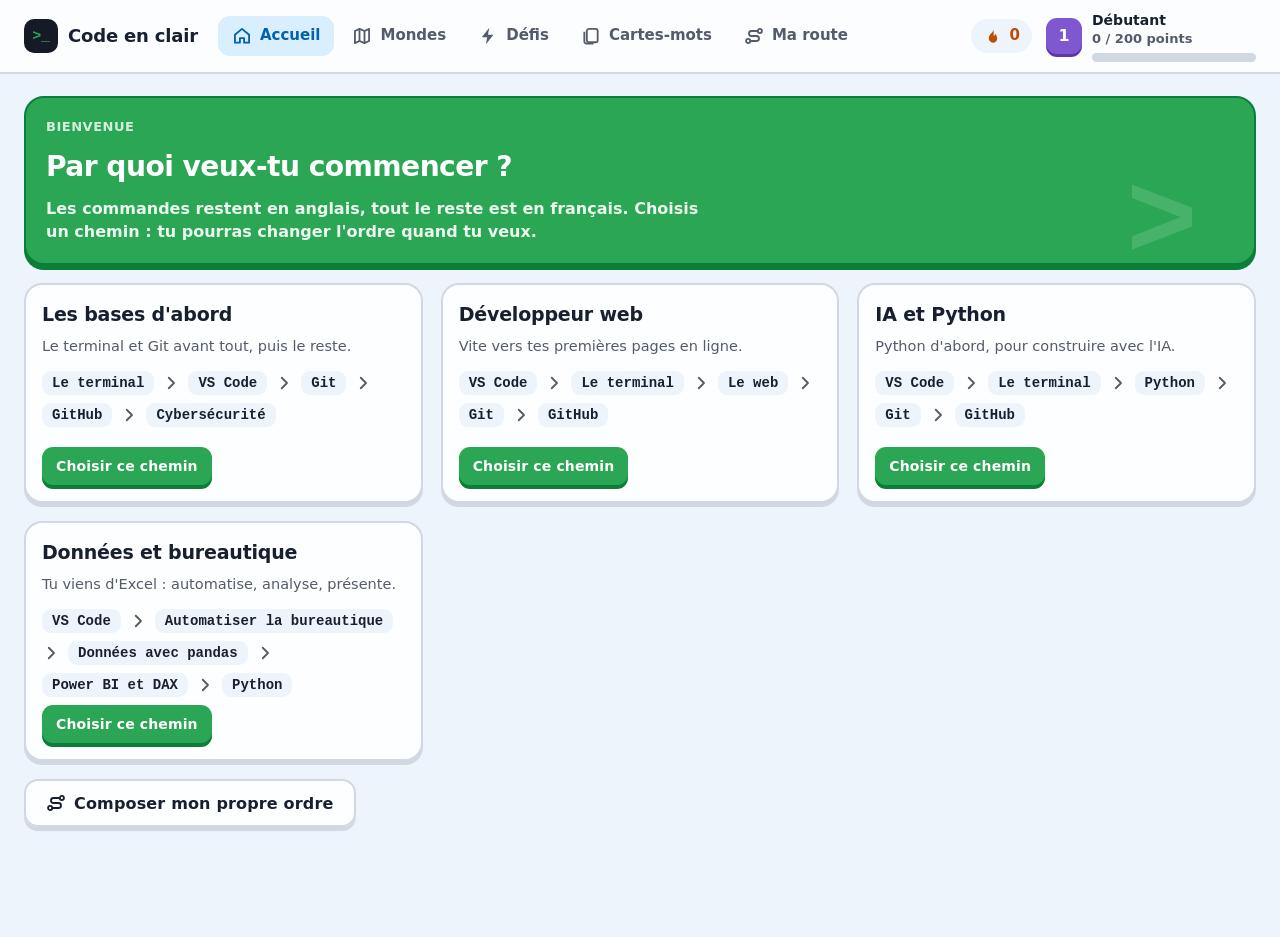
==== index.html @ aeb313f5 "Comptes facultatifs : connexion avec Google ou GitHub, sans mot de passe ni courriel ; la progressio" ====
<!doctype html>
<html lang="fr">
<head>
<meta charset="utf-8">
<meta name="viewport" content="width=device-width, initial-scale=1">
<meta name="description" content="Apprendre à coder en français : la commande reste en anglais, tout le reste est expliqué en français. Gratuit et libre.">
<meta name="theme-color" content="#f1f4fa">
<title>Code en clair</title>
<link rel="manifest" href="manifest.json" crossorigin="use-credentials">
<link rel="icon" href="icone.svg" type="image/svg+xml">
<link rel="stylesheet" href="style.css?v=20261030a">
</head>
<body>
<svg width="0" height="0" style="position:absolute" aria-hidden="true">
  <symbol id="i-flame" viewBox="0 0 24 24"><path fill="currentColor" d="M12 2c1 3.2-.4 5-2 6.6C8.4 10.2 7 12 7 14.5A5 5 0 0 0 12 20a5 5 0 0 0 5-5.2c0-2.4-1.2-4.2-2.3-5.5-.3 1.5-1 2.4-2 2.8.6-3.1-.1-6.6-.7-10.1z"/></symbol>
  <symbol id="i-star" viewBox="0 0 24 24"><path fill="currentColor" d="m12 2.8 2.8 5.9 6.4.8-4.7 4.4 1.2 6.4L12 17.2l-5.7 3.1 1.2-6.4-4.7-4.4 6.4-.8z"/></symbol>
  <symbol id="i-heart" viewBox="0 0 24 24"><path fill="currentColor" d="M12 21s-7.5-4.6-9.5-9.3C1 8 3.4 4.5 7 4.5c2 0 3.6 1.1 5 3 1.4-1.9 3-3 5-3 3.6 0 6 3.5 4.5 7.2C19.5 16.4 12 21 12 21z"/></symbol>
  <symbol id="i-lock" viewBox="0 0 24 24"><g fill="none" stroke="currentColor" stroke-width="2.2" stroke-linecap="round"><rect x="5" y="10.5" width="14" height="10" rx="2.5"/><path d="M8 10.5V8a4 4 0 0 1 8 0v2.5"/></g></symbol>
  <symbol id="i-sound" viewBox="0 0 24 24"><g fill="none" stroke="currentColor" stroke-width="2.2" stroke-linecap="round" stroke-linejoin="round"><path d="M4 9.5h3.5L12 5v14l-4.5-4.5H4z"/><path d="M15.5 9a4 4 0 0 1 0 6M18.5 6.5a7.5 7.5 0 0 1 0 11"/></g></symbol>
  <symbol id="i-arrow" viewBox="0 0 24 24"><path fill="none" stroke="currentColor" stroke-width="2.4" stroke-linecap="round" stroke-linejoin="round" d="m9 5 7 7-7 7"/></symbol>
  <symbol id="i-term" viewBox="0 0 24 24"><g fill="none" stroke="currentColor" stroke-width="2.2" stroke-linecap="round" stroke-linejoin="round"><path d="m5 7 5 5-5 5M12 17h7"/></g></symbol>
  <symbol id="i-git" viewBox="0 0 24 24"><g fill="none" stroke="currentColor" stroke-width="2.2" stroke-linecap="round"><circle cx="6" cy="6" r="2.5"/><circle cx="6" cy="18" r="2.5"/><circle cx="18" cy="9" r="2.5"/><path d="M6 8.5v7M18 11.5c0 3-3 4-9.5 5.2"/></g></symbol>
  <symbol id="i-cloud" viewBox="0 0 24 24"><path fill="none" stroke="currentColor" stroke-width="2.2" stroke-linejoin="round" d="M7 18.5h10a4 4 0 0 0 .6-8A6 6 0 0 0 6 9.6a4.5 4.5 0 0 0 1 8.9z"/></symbol>
  <symbol id="i-code" viewBox="0 0 24 24"><g fill="none" stroke="currentColor" stroke-width="2.2" stroke-linecap="round" stroke-linejoin="round"><path d="m8 7-5 5 5 5M16 7l5 5-5 5"/></g></symbol>
  <symbol id="i-home" viewBox="0 0 24 24"><path fill="none" stroke="currentColor" stroke-width="2.2" stroke-linejoin="round" d="M3.5 10.5 12 3.5l8.5 7V20h-6v-5.5h-5V20h-6z"/></symbol>
  <symbol id="i-map" viewBox="0 0 24 24"><g fill="none" stroke="currentColor" stroke-width="2.2" stroke-linejoin="round"><path d="m3.5 6 5.5-2.5 6 2.5 5.5-2.5v14.5L15 20.5 9 18l-5.5 2.5z"/><path d="M9 3.5V18M15 6v14.5"/></g></symbol>
  <symbol id="i-bolt" viewBox="0 0 24 24"><path fill="currentColor" d="M13.5 2 4.5 13.5H11L9.5 22l9-11.5H12z"/></symbol>
  <symbol id="i-cards" viewBox="0 0 24 24"><g fill="none" stroke="currentColor" stroke-width="2.2" stroke-linejoin="round"><rect x="7" y="3.5" width="13" height="16" rx="2.5"/><path d="M4 7v11.5a2.5 2.5 0 0 0 2.5 2.5H15"/></g></symbol>
  <symbol id="i-road" viewBox="0 0 24 24"><g fill="none" stroke="currentColor" stroke-width="2.2" stroke-linecap="round"><circle cx="5" cy="18" r="2.5"/><circle cx="19" cy="6" r="2.5"/><path d="M7.5 18H15a3 3 0 0 0 0-6H9a3 3 0 0 1 0-6h7.5"/></g></symbol>
  <symbol id="i-check" viewBox="0 0 24 24"><path fill="none" stroke="currentColor" stroke-width="3" stroke-linecap="round" stroke-linejoin="round" d="m5 12.5 4.5 4.5L19 7.5"/></symbol>
  <symbol id="i-x" viewBox="0 0 24 24"><path fill="none" stroke="currentColor" stroke-width="3" stroke-linecap="round" d="M6 6l12 12M18 6 6 18"/></symbol>
  <symbol id="i-search" viewBox="0 0 24 24"><g fill="none" stroke="currentColor" stroke-width="2.4" stroke-linecap="round"><circle cx="11" cy="11" r="7"/><path d="m20 20-3.5-3.5"/></g></symbol>
  <symbol id="i-bulb" viewBox="0 0 24 24"><g fill="none" stroke="currentColor" stroke-width="2.2" stroke-linecap="round" stroke-linejoin="round"><path d="M9 18h6M10 21h4M12 3a6 6 0 0 0-3.5 10.9c.6.5 1 1.2 1 2.1h5c0-.9.4-1.6 1-2.1A6 6 0 0 0 12 3z"/></g></symbol>
  <symbol id="i-warn" viewBox="0 0 24 24"><g fill="none" stroke="currentColor" stroke-width="2.2" stroke-linecap="round" stroke-linejoin="round"><path d="M12 3.5 2.5 20h19z"/><path d="M12 10v4.5M12 17.2v.1"/></g></symbol>
  <symbol id="i-mouse" viewBox="0 0 24 24"><g fill="none" stroke="currentColor" stroke-width="2.2" stroke-linecap="round"><rect x="6" y="3" width="12" height="18" rx="6"/><path d="M12 7v3"/></g></symbol>
  <symbol id="i-chat" viewBox="0 0 24 24"><path fill="none" stroke="currentColor" stroke-width="2.2" stroke-linejoin="round" d="M4 5h16v11H9l-5 4z"/></symbol>
  <symbol id="i-medal" viewBox="0 0 24 24"><g fill="none" stroke="currentColor" stroke-width="2.4" stroke-linecap="round" stroke-linejoin="round"><circle cx="12" cy="14" r="5.5"/><path d="M8.5 3.5 10 8.8M15.5 3.5 14 8.8"/></g></symbol>
  <symbol id="i-book" viewBox="0 0 24 24"><g fill="none" stroke="currentColor" stroke-width="2.2" stroke-linejoin="round"><path d="M4 5a2 2 0 0 1 2-2h13v16H6a2 2 0 0 0-2 2z"/><path d="M4 19V5M8 8h7"/></g></symbol>
  <symbol id="i-share" viewBox="0 0 24 24"><g fill="none" stroke="currentColor" stroke-width="2.2" stroke-linecap="round" stroke-linejoin="round"><path d="M12 15V3M7.5 7.5 12 3l4.5 4.5M5 13v6.5h14V13"/></g></symbol>
  <symbol id="i-book" viewBox="0 0 24 24"><g fill="none" stroke="currentColor" stroke-width="2.2" stroke-linejoin="round"><path d="M4 5a2 2 0 0 1 2-2h13v16H6a2 2 0 0 0-2 2z"/><path d="M4 19V5M8 8h7"/></g></symbol>
  <symbol id="i-share" viewBox="0 0 24 24"><g fill="none" stroke="currentColor" stroke-width="2.2" stroke-linecap="round" stroke-linejoin="round"><path d="M12 15V3M7.5 7.5 12 3l4.5 4.5M5 13v6.5h14V13"/></g></symbol>
  <symbol id="i-user" viewBox="0 0 24 24"><g fill="none" stroke="currentColor" stroke-width="2.2" stroke-linecap="round"><circle cx="12" cy="8.5" r="4"/><path d="M4.5 20.5c1.2-3.8 4-5.5 7.5-5.5s6.3 1.7 7.5 5.5"/></g></symbol>
  <symbol id="i-google" viewBox="0 0 256 262"><path fill="#4285f4" d="M255.9 133.5c0-10.8-.9-18.6-2.8-26.7H130.6v48.4h71.9a64 64 0 0 1-26.7 42.4l-.2 1.6 38.7 30 2.7.3c24.7-22.8 38.9-56.3 38.9-96"/><path fill="#34a853" d="M130.6 261.1c35.2 0 64.8-11.6 86.4-31.6l-41.2-32a76 76 0 0 1-45.2 13.1 79 79 0 0 1-74.3-54.2l-1.5.1-40.3 31.2-.6 1.5A131 131 0 0 0 130.6 261"/><path fill="#fbbc05" d="M56.3 156.4a80 80 0 0 1-.2-51.7V103L15.3 71.3l-1.4.6a131 131 0 0 0 0 117.3z"/><path fill="#eb4335" d="M130.6 50.5c24.5 0 41 10.6 50.4 19.4L218 34c-22.8-21-52.2-34-87.4-34C79.5 0 35.4 29.3 13.9 72l42.2 32.7a79 79 0 0 1 74.5-54.2"/></symbol>
  <symbol id="i-github" viewBox="0 0 24 24"><path fill="currentColor" d="M12 1.5a10.5 10.5 0 0 0-3.3 20.5c.5.1.7-.2.7-.5v-1.9c-2.9.6-3.5-1.3-3.5-1.3-.5-1.2-1.2-1.5-1.2-1.5-1-.7.1-.7.1-.7 1 .1 1.6 1.1 1.6 1.1.9 1.6 2.5 1.2 3.1.9.1-.7.4-1.2.7-1.4-2.3-.3-4.8-1.2-4.8-5.2 0-1.1.4-2.1 1.1-2.8-.1-.3-.5-1.4.1-2.8 0 0 .9-.3 2.9 1.1a10 10 0 0 1 5.2 0c2-1.4 2.9-1.1 2.9-1.1.6 1.4.2 2.5.1 2.8.7.7 1.1 1.7 1.1 2.8 0 4-2.5 4.9-4.8 5.2.4.3.7 1 .7 1.9v2.9c0 .3.2.6.7.5A10.5 10.5 0 0 0 12 1.5"/></symbol>
</svg>

<header class="top">
  <div class="logo"><i>&gt;_</i><span>Code en clair</span></div>
  <nav class="tabs" aria-label="Navigation">
    <button class="tab" data-go="accueil" aria-current="page"><svg><use href="#i-home"/></svg>Accueil</button>
    <button class="tab" data-go="mondes"><svg><use href="#i-map"/></svg>Mondes</button>
    <button class="tab" data-go="defis"><svg><use href="#i-bolt"/></svg>Défis</button>
    <button class="tab" data-go="cartes"><svg><use href="#i-cards"/></svg>Cartes-mots</button>
    <button class="tab" data-go="parcours"><svg><use href="#i-road"/></svg>Ma route</button>
  </nav>
  <div class="hud">
    <button class="pill compte-btn" id="btn-compte" data-go-compte hidden aria-label="Mon compte" title="Garde ta progression"><svg><use href="#i-user"/></svg></button>
    <a class="guide-link" id="lien-guide" hidden href="guide.html" target="_blank" rel="noopener"><svg><use href="#i-book"/></svg><span>Le guide</span></a>
    <div class="pill" style="color:var(--orange-d)" title="Jours d'affilée"><svg><use href="#i-flame"/></svg><span id="hud-streak">0</span></div>
    <div class="lvl">
      <div class="lvl-badge" id="hud-lvl">1</div>
      <div class="lvl-txt"><b id="hud-lvl-name">Débutant</b><span id="hud-xp">0 / 200 points</span><div class="xpbar"><i id="hud-bar" style="width:0"></i></div></div>
    </div>
  </div>
</header>

<main>
  <section class="screen on" id="accueil"></section>
  <section class="screen" id="mondes"><div class="world-head" id="world-head"></div><div class="cards" id="cards"></div></section>
  <section class="screen" id="fiche"></section>
  <section class="screen" id="defis"></section>
  <section class="screen" id="cartes">
    <div class="deck-tools">
      <div><h1 class="big">Cartes-mots</h1><p class="sub">Retourne la carte. Écoute le mot. Tu le reconnaîtras dans les vidéos.</p></div>
      <input id="deck-q" type="search" placeholder="Chercher un mot" aria-label="Chercher un mot">
    </div>
    <div class="deck" id="deck"></div>
  </section>
  <section class="screen" id="parcours"></section>
  <section class="screen" id="compte"></section>
</main>

<div class="pop" id="pop">+10</div>
<div class="toast" id="toast" role="status"></div>
<script src="donnees.js?v=20261030a"></script>
<script src="pocketbase.umd.js?v=20261030a"></script>
<script src="app.js?v=20261030a"></script>
<script src="compte.js?v=20261030a"></script>
</body>
</html>
---- style.css ----
:root{
  --bg: oklch(0.965 0.012 250);
  --tile: oklch(0.995 0.003 250);
  --line: oklch(0.88 0.014 250);
  --ink: oklch(0.24 0.03 265);
  --muted: oklch(0.47 0.025 265);
  --term: oklch(0.22 0.025 265);
  --term-ink: oklch(0.93 0.01 250);
  --term-dim: oklch(0.7 0.02 250);
  --green: oklch(0.64 0.16 150);  --green-d: oklch(0.52 0.14 150); --green-s: oklch(0.94 0.05 150);
  --orange: oklch(0.68 0.17 50);  --orange-d: oklch(0.56 0.16 45); --orange-s: oklch(0.95 0.045 60);
  --violet: oklch(0.56 0.18 295); --violet-d: oklch(0.45 0.17 295); --violet-s: oklch(0.94 0.04 295);
  --blue: oklch(0.6 0.15 245);    --blue-d: oklch(0.49 0.14 248); --blue-s: oklch(0.94 0.035 245);
  --red: oklch(0.6 0.19 25);      --red-d: oklch(0.5 0.18 25);    --red-s: oklch(0.95 0.035 25);
  --gold: oklch(0.8 0.15 85);     --gold-d: oklch(0.66 0.14 75);
  --grey: oklch(0.8 0.01 250);    --grey-d: oklch(0.68 0.012 250);
  --mono: "Cascadia Code","Cascadia Mono",Consolas,Menlo,monospace;
  --sans: "Segoe UI Variable Display","Segoe UI",system-ui,-apple-system,Roboto,Arial,sans-serif;
  --ease: cubic-bezier(0.23,1,0.32,1);
  --spring: cubic-bezier(0.34,1.4,0.64,1);
}
*{box-sizing:border-box}
html,body{margin:0}
body{background:var(--bg);color:var(--ink);font:16px/1.45 var(--sans);-webkit-font-smoothing:antialiased;min-height:100vh}
h1,h2,h3,p{margin:0}
h1,h2,h3{line-height:1.12;text-wrap:balance}
button{font:inherit;color:inherit;cursor:pointer}
code,.mono{font-family:var(--mono)}
svg{display:block}

/* Barre du haut */
.top{position:sticky;top:0;z-index:20;display:flex;align-items:center;gap:20px;padding:10px 24px;background:oklch(0.995 0.003 250 / .92);backdrop-filter:blur(8px);border-bottom:2px solid var(--line)}
.logo{display:flex;align-items:center;gap:10px;font-weight:800;font-size:18px;letter-spacing:-0.01em;white-space:nowrap}
.logo i{width:34px;height:34px;border-radius:10px;background:var(--term);color:var(--green);display:grid;place-items:center;font:700 15px var(--mono);font-style:normal}
.tabs{display:flex;gap:4px}
.tab{display:flex;align-items:center;gap:8px;border:0;background:none;padding:9px 14px;border-radius:12px;font-weight:700;font-size:15px;color:var(--muted)}
.tab svg{width:20px;height:20px}
.tab:hover{background:var(--bg);color:var(--ink)}
.tab[aria-current="page"]{background:var(--blue-s);color:var(--blue-d)}
.hud{margin-left:auto;display:flex;align-items:center;gap:14px}
.pill{display:flex;align-items:center;gap:7px;font-weight:800;font-size:15px;padding:6px 12px;border-radius:999px;background:var(--bg)}
.pill svg{width:20px;height:20px}
.lvl{display:flex;align-items:center;gap:10px;min-width:210px}
.lvl-badge{width:36px;height:36px;border-radius:11px;background:var(--violet);color:#fff;display:grid;place-items:center;font-weight:800;box-shadow:0 3px 0 var(--violet-d)}
.lvl-txt{flex:1;font-size:13px;font-weight:700;color:var(--muted)}
.lvl-txt b{display:block;color:var(--ink);font-size:14px}
.xpbar{height:9px;border-radius:99px;background:var(--line);overflow:hidden;margin-top:4px}
.xpbar i{display:block;height:100%;background:linear-gradient(90deg,var(--gold),var(--orange));border-radius:99px;transition:width .5s var(--ease)}

main{padding:22px 24px 110px}
.screen{display:none}
.screen.on{display:block;animation:in .25s var(--ease)}
@keyframes in{from{opacity:0;transform:translateY(6px)}to{opacity:1;transform:none}}

/* Tuiles */
.tile{background:var(--tile);border:2px solid var(--line);border-radius:20px;padding:20px;box-shadow:0 4px 0 var(--line)}
.label{font-size:13px;font-weight:800;letter-spacing:.04em;color:var(--muted);text-transform:uppercase}
.big{font-size:clamp(22px,2.2vw,30px);font-weight:800;letter-spacing:-0.02em}
.mid{font-size:19px;font-weight:800;letter-spacing:-0.01em}
.sub{color:var(--muted);font-size:14.5px}

/* Boutons de jeu */
.btn{display:inline-flex;align-items:center;justify-content:center;gap:8px;min-height:48px;padding:0 22px;border-radius:14px;border:0;font-weight:800;font-size:16px;letter-spacing:.01em;background:var(--tile);color:var(--ink);box-shadow:0 4px 0 var(--line),inset 0 0 0 2px var(--line);transition:transform .1s var(--ease),box-shadow .1s var(--ease)}
.btn:active{transform:translateY(3px);box-shadow:0 1px 0 var(--line),inset 0 0 0 2px var(--line)}
.btn.go{background:var(--green);color:#fff;box-shadow:0 4px 0 var(--green-d)}
.btn.go:active{box-shadow:0 1px 0 var(--green-d)}
.btn.hot{background:var(--orange);color:#fff;box-shadow:0 4px 0 var(--orange-d)}
.btn.hot:active{box-shadow:0 1px 0 var(--orange-d)}
.btn.sm{min-height:38px;padding:0 14px;font-size:14px;border-radius:11px}
.btn svg{width:20px;height:20px}
.btn:focus-visible,.tab:focus-visible,.world:focus-visible,.card:focus-visible,.choice:focus-visible,input:focus-visible{outline:3px solid var(--blue);outline-offset:3px}

/* Accueil */
.home{display:grid;grid-template-columns:1.25fr 1.1fr .8fr;gap:18px}
.mission{background:var(--green);border-color:var(--green-d);box-shadow:0 5px 0 var(--green-d);color:#fff;position:relative;overflow:hidden;display:flex;flex-direction:column;gap:14px}
.mission .label{color:oklch(1 0 0 / .8)}
.mission .big{max-width:20ch}
.seg{display:flex;gap:6px}
.seg i{flex:1;height:10px;border-radius:99px;background:oklch(1 0 0 / .3)}
.seg i.on{background:#fff}
.mission .btn{background:#fff;color:var(--green-d);box-shadow:0 4px 0 var(--green-d);align-self:flex-start}
.mission .deco{position:absolute;right:-16px;bottom:-22px;font:800 120px/1 var(--mono);color:oklch(1 0 0 / .13);pointer-events:none}
.chips-cmd{display:flex;gap:6px;flex-wrap:wrap}
.chips-cmd code{background:oklch(1 0 0 / .2);padding:3px 9px;border-radius:8px;font-size:13.5px;font-weight:600}

.ask{display:flex;flex-direction:column;gap:12px}
.ask form{position:relative}
.ask input{width:100%;height:56px;border:2px solid var(--line);border-radius:16px;background:var(--bg);padding:0 16px 0 48px;font:600 17px var(--sans);color:var(--ink)}
.ask input::placeholder{color:var(--muted);font-weight:500}
.ask form svg{position:absolute;left:15px;top:17px;width:22px;height:22px;color:var(--muted)}
.qchips{display:flex;flex-wrap:wrap;gap:8px}
.qchip{border:2px solid var(--line);background:var(--tile);border-radius:12px;padding:6px 12px;font-weight:700;font-size:14px;box-shadow:0 2px 0 var(--line)}
.qchip:hover{border-color:var(--blue);color:var(--blue-d)}

.streak{display:flex;flex-direction:column;gap:12px}
.flame{display:flex;align-items:center;gap:12px}
.flame svg{width:46px;height:46px}
.week{display:grid;grid-template-columns:repeat(7,1fr);gap:6px;text-align:center;font-size:12px;font-weight:800;color:var(--muted)}
.week span{display:grid;place-items:center;aspect-ratio:1;border-radius:50%;background:var(--bg);margin-top:4px;border:2px solid var(--line)}
.week .on span{background:var(--orange);border-color:var(--orange-d)}
.week .today span{border-color:var(--orange);border-style:dashed}
.ring{display:flex;align-items:center;gap:12px}

.row-head{display:flex;align-items:baseline;justify-content:space-between;gap:12px;margin:30px 2px 12px}
.worlds{display:grid;grid-auto-flow:column;grid-auto-columns:minmax(250px,1fr);gap:16px;overflow-x:auto;padding:4px 2px 10px;scroll-snap-type:x mandatory}
.world{scroll-snap-align:start;text-align:left;border:0;border-radius:22px;padding:18px;color:#fff;display:flex;flex-direction:column;gap:10px;min-height:208px;transition:transform .15s var(--ease)}
.world:hover{transform:translateY(-3px)}
.world:active{transform:translateY(2px)}
.world .wi{width:44px;height:44px;border-radius:13px;background:oklch(1 0 0 / .22);display:grid;place-items:center}
.world .wi svg{width:24px;height:24px}
.world h3{font-size:21px;font-weight:800}
.world .sub{color:oklch(1 0 0 / .85)}
.world .xpbar{background:oklch(1 0 0 / .28);margin-top:auto}
.world .xpbar i{background:#fff}
.w-terminal{background:var(--green);box-shadow:0 5px 0 var(--green-d)}
.w-git{background:var(--orange);box-shadow:0 5px 0 var(--orange-d)}
.w-github{background:var(--violet);box-shadow:0 5px 0 var(--violet-d)}
.w-vscode{background:var(--blue);box-shadow:0 5px 0 var(--blue-d)}
.world.locked{background:var(--grey);box-shadow:0 5px 0 var(--grey-d);cursor:default}
.world.locked:hover{transform:none}
.lockline{display:flex;align-items:center;gap:6px;font-weight:700;font-size:14px;margin-top:auto}
.lockline svg{width:18px;height:18px}

.trio{display:grid;grid-template-columns:repeat(3,1fr);gap:18px}
.mini{display:flex;align-items:center;gap:12px;padding:10px 0;border-top:2px solid var(--bg)}
.mini:first-of-type{border-top:0}
.mini>svg{width:22px;height:22px;flex:none;color:var(--muted)}
.home>*,.trio>*,.gridf>*,.fiche>*,.game>*{min-width:0}
.tag{font:700 14px var(--mono);padding:4px 10px;border-radius:9px;background:var(--bg);white-space:nowrap}
.badges{display:grid;grid-template-columns:repeat(5,1fr);gap:10px;text-align:center;font-size:12px;font-weight:700;color:var(--muted)}
.medal{width:54px;height:54px;margin:0 auto 6px;border-radius:50%;display:grid;place-items:center;background:var(--gold);box-shadow:0 4px 0 var(--gold-d)}
.medal svg{width:26px;height:26px;color:#fff}
.medal.off{background:var(--line);box-shadow:0 4px 0 var(--grey)}
.medal.off svg{color:var(--grey-d)}

/* Monde */
.world-head{display:flex;align-items:center;gap:18px;border-radius:22px;padding:20px 22px;color:#fff;margin-bottom:18px}
.world-head .wi{width:56px;height:56px;border-radius:16px;background:oklch(1 0 0 / .22);display:grid;place-items:center}
.world-head .wi svg{width:30px;height:30px}
.world-head .xpbar{background:oklch(1 0 0 / .28);width:220px}
.world-head .xpbar i{background:#fff}
.world-pick{display:flex;gap:8px;margin-left:auto;flex-wrap:wrap}
.world-pick button{border:0;border-radius:11px;padding:7px 12px;font-weight:800;font-size:14px;background:oklch(1 0 0 / .2);color:#fff}
.world-pick button[aria-pressed="true"]{background:#fff;color:var(--ink)}
.cards{display:grid;grid-template-columns:repeat(auto-fill,minmax(230px,1fr));gap:16px}
.card{text-align:left;border:2px solid var(--line);background:var(--tile);border-radius:18px;padding:16px;box-shadow:0 4px 0 var(--line);display:flex;flex-direction:column;gap:8px;min-height:150px;transition:transform .12s var(--ease)}
.card:hover{transform:translateY(-3px);border-color:var(--ink)}
.card:active{transform:translateY(2px)}
.card .cmdbig{font:700 21px var(--mono);letter-spacing:-0.01em}
.card .state{margin-top:auto;display:flex;align-items:center;justify-content:space-between}
.stars{display:flex;gap:2px}
.stars svg{width:18px;height:18px;color:var(--line)}
.stars svg.on{color:var(--gold)}
.st{font-size:12.5px;font-weight:800;padding:3px 9px;border-radius:99px}
.st.ok{background:var(--green-s);color:var(--green-d)}
.st.ko{background:var(--red-s);color:var(--red-d)}
.st.new{background:var(--blue-s);color:var(--blue-d)}
.empty{grid-column:1/-1;text-align:center;padding:30px}

/* Fiche */
.fiche{display:grid;grid-template-columns:330px 1fr;gap:18px;align-items:start}
.hero{position:sticky;top:84px;color:#fff;border:0;display:flex;flex-direction:column;gap:12px}
.hero .cmdhuge{font:800 clamp(34px,3.4vw,46px)/1.05 var(--mono);letter-spacing:-0.03em}
.hero .say{font-size:17px;font-weight:700}
.hero .label{color:oklch(1 0 0 / .8)}
.speak{display:flex;align-items:center;gap:10px;background:oklch(1 0 0 / .18);border-radius:14px;padding:10px 12px;border:0;color:#fff;font-weight:700;text-align:left}
.speak svg{width:26px;height:26px;flex:none}
.speak small{display:block;font-weight:600;opacity:.85}
.hero .two{display:grid;grid-template-columns:1fr 1fr;gap:8px}
.hero .btn{width:100%}
.hero .btn.light{background:#fff;color:var(--ink);box-shadow:0 4px 0 oklch(0 0 0 / .18)}
.hero .btn.light.sel-ok{background:var(--green-s);color:var(--green-d)}
.hero .btn.light.sel-ko{background:var(--red-s);color:var(--red-d)}
.hero .btn.hot{background:var(--ink);box-shadow:0 4px 0 oklch(0 0 0 / .35)}
.gridf{display:grid;grid-template-columns:repeat(3,1fr);gap:18px}
.gridf .span2{grid-column:span 2}
.gridf .tile{display:flex;flex-direction:column;gap:10px}
.gridf .tile .label{display:flex;align-items:center;gap:8px}
.gridf .tile .label svg{width:18px;height:18px}
.say-big{font-size:19px;font-weight:700;line-height:1.35}
.flow{display:flex;align-items:center;gap:8px;flex-wrap:wrap}
.flow .tag.here{background:var(--ink);color:#fff}
.flow svg{width:18px;height:18px;color:var(--muted)}
.term{background:var(--term);color:var(--term-ink);border-radius:14px;font:14.5px/1.55 var(--mono);overflow:hidden}
.tline{display:flex;align-items:center;gap:10px;padding:10px 12px;border-top:1px solid oklch(0.32 0.02 265)}
.tline:first-child{border-top:0}
.tline .p{color:var(--green)}
.tline code{flex:1;min-width:0;overflow-wrap:anywhere}
.tline small{display:block;font-family:var(--sans);color:var(--term-dim);font-size:13px}
.copy{border:0;background:oklch(1 0 0 / .1);color:var(--term-ink);border-radius:9px;padding:6px 10px;font:700 12.5px var(--sans)}
.copy:hover{background:oklch(1 0 0 / .2)}
.vsc{display:flex;gap:12px;align-items:stretch}
.vsc-mock{flex:none;width:150px;background:var(--term);border-radius:12px;padding:10px;color:var(--term-ink);font:12.5px var(--mono);display:flex;flex-direction:column;gap:6px}
.vsc-mock div{display:flex;justify-content:space-between;align-items:center;padding:4px 6px;border-radius:6px}
.vsc-mock .hl{background:oklch(1 0 0 / .1)}
.vsc-mock b{width:20px;height:20px;border-radius:6px;background:var(--orange);color:#fff;display:grid;place-items:center;font:800 15px var(--sans);animation:blink 1.6s ease-in-out infinite}
@keyframes blink{50%{transform:scale(1.15)}}
@media (prefers-reduced-motion:reduce){.vsc-mock b{animation:none}}
.kbd{font:700 12.5px var(--mono);border:2px solid var(--line);border-bottom-width:3px;border-radius:7px;padding:0 6px;background:var(--tile)}
.trad{display:grid;gap:8px}
.trad div{display:grid;grid-template-columns:1fr 1fr;gap:10px;align-items:center;background:var(--bg);border-radius:11px;padding:8px 10px;font-size:14px}
.trad code{font-size:13px}
.trad span{font-weight:700}
details.trap{border:2px solid var(--line);border-radius:13px;background:var(--bg)}
details.trap+details.trap{margin-top:8px}
details.trap summary{list-style:none;cursor:pointer;padding:10px 12px;display:flex;align-items:center;gap:10px;font-weight:700;font-size:14.5px}
details.trap summary::-webkit-details-marker{display:none}
details.trap summary code{color:var(--red-d);font-size:13px;flex:1;overflow-wrap:anywhere}
details.trap summary svg{width:18px;height:18px;transition:transform .2s var(--ease);flex:none}
details.trap[open] summary svg{transform:rotate(90deg)}
details.trap p{padding:0 12px 12px;font-size:14.5px}
.words{display:flex;flex-wrap:wrap;gap:8px}
.word{border:2px solid var(--line);background:var(--tile);border-radius:12px;padding:6px 12px;font-weight:700;box-shadow:0 2px 0 var(--line)}
.word small{color:var(--muted);font-weight:600;margin-left:6px}

/* Défis */
.game{display:grid;grid-template-columns:1fr 300px;gap:18px;align-items:start}
.gbar{display:flex;align-items:center;gap:14px;margin-bottom:16px}
.gbar .xpbar{flex:1;height:14px}
.gbar .xpbar i{background:var(--green)}
.hearts{display:flex;gap:4px}
.hearts svg{width:26px;height:26px;color:var(--red)}
.hearts svg.lost{color:var(--line)}
.q{font-size:clamp(22px,2.4vw,30px);font-weight:800;letter-spacing:-0.02em;margin:6px 0 18px}
.choices{display:grid;grid-template-columns:repeat(2,1fr);gap:14px}
.choice{border:2px solid var(--line);background:var(--tile);border-radius:18px;padding:20px;font:700 20px var(--mono);box-shadow:0 4px 0 var(--line);text-align:left;transition:transform .1s var(--ease)}
.choice:hover{border-color:var(--blue)}
.choice:active{transform:translateY(3px);box-shadow:0 1px 0 var(--line)}
.choice.good{background:var(--green-s);border-color:var(--green);box-shadow:0 4px 0 var(--green)}
.choice.bad{background:var(--red-s);border-color:var(--red);box-shadow:0 4px 0 var(--red);animation:shake .3s}
@keyframes shake{25%{transform:translateX(-5px)}75%{transform:translateX(5px)}}
.typebox{background:var(--term);border-radius:18px;overflow:hidden}
.typebox pre{margin:0;padding:16px 18px;color:var(--term-ink);font:15px/1.6 var(--mono);white-space:pre-wrap;min-height:92px}
.typebox pre .c{color:var(--term-dim)}
.typebox pre .p{color:var(--green)}
.typebox form{display:flex;align-items:center;gap:10px;padding:14px 18px;border-top:1px solid oklch(0.32 0.02 265)}
.typebox input{flex:1;min-width:0;background:transparent;border:0;outline:none;color:#fff;font:17px var(--mono)}
.typebox input::placeholder{color:var(--term-dim)}
.typebox form .p{color:var(--green);font:700 17px var(--mono)}
.feedback{margin-top:16px;border-radius:18px;padding:16px 18px;display:none;align-items:center;gap:14px}
.feedback.ok{display:flex;background:var(--green-s);color:var(--green-d)}
.feedback.ko{display:flex;background:var(--red-s);color:var(--red-d)}
.feedback b{display:block;font-size:19px}
.feedback p{color:var(--ink);font-size:15px;margin-top:2px}
.feedback .btn{margin-left:auto;flex:none}
.side-g{display:flex;flex-direction:column;gap:14px}
.end{text-align:center;padding:40px 20px}
.end .bigstars{display:flex;justify-content:center;gap:10px;margin:14px 0}
.end .bigstars svg{width:56px;height:56px;color:var(--gold)}
.end .bigstars svg.off{color:var(--line)}

/* Cartes-mots */
.deck{display:grid;grid-template-columns:repeat(auto-fill,minmax(220px,1fr));gap:16px;margin-top:16px}
.flip{perspective:900px;height:190px;border:0;background:none;padding:0;text-align:left}
.flip-in{position:relative;width:100%;height:100%;transition:transform .45s var(--ease);transform-style:preserve-3d}
.flip.on .flip-in{transform:rotateY(180deg)}
.face{position:absolute;inset:0;backface-visibility:hidden;border-radius:20px;padding:18px;display:flex;flex-direction:column;gap:6px}
.front{background:var(--tile);border:2px solid var(--line);box-shadow:0 4px 0 var(--line)}
.front b{font:800 22px var(--mono);letter-spacing:-0.01em}
.front .pr{color:var(--orange-d);font-weight:800}
.front .hint2{margin-top:auto;font-size:13px;color:var(--muted);font-weight:700}
.back{background:var(--violet);color:#fff;transform:rotateY(180deg);box-shadow:0 4px 0 var(--violet-d)}
.back b{font-size:21px;font-weight:800}
.back p{font-size:14.5px;opacity:.95}
.say-btn{position:absolute;top:12px;right:12px;width:38px;height:38px;border-radius:11px;border:0;background:var(--orange-s);color:var(--orange-d);display:grid;place-items:center}
.say-btn svg{width:20px;height:20px}
.deck-tools{display:flex;gap:12px;align-items:center;flex-wrap:wrap}
.deck-tools input{flex:1;min-width:220px;height:50px;border:2px solid var(--line);border-radius:14px;background:var(--tile);padding:0 16px;font:600 16px var(--sans);color:var(--ink)}

/* Parcours */
.road{display:grid;grid-auto-flow:column;grid-auto-columns:minmax(210px,1fr);gap:0;overflow-x:auto;padding:10px 2px 16px}
.stop{position:relative;padding:0 10px;display:flex;flex-direction:column;align-items:center;text-align:center;gap:8px}
.stop::before{content:"";position:absolute;top:34px;left:0;right:0;height:8px;background:var(--line);z-index:0}
.stop:first-child::before{left:50%}
.stop:last-child::before{right:50%}
.stop.done::before,.stop.cur::before{background:linear-gradient(90deg,var(--green) 50%,var(--line) 50%)}
.stop.done::before{background:var(--green)}
.node{position:relative;z-index:1;width:76px;height:76px;border-radius:50%;display:grid;place-items:center;font:800 26px var(--mono);background:var(--tile);border:4px solid var(--line);color:var(--muted)}
.stop.cur .node{background:var(--orange);border-color:var(--orange-d);color:#fff;box-shadow:0 0 0 8px var(--orange-s)}
.stop.done .node{background:var(--green);border-color:var(--green-d);color:#fff}
.stop h3{font-size:17px;font-weight:800}
.stop .when{font-size:12.5px;font-weight:800;color:var(--muted);text-transform:uppercase;letter-spacing:.04em}
.week0{display:grid;grid-template-columns:repeat(5,1fr);gap:14px}
.sess{display:flex;flex-direction:column;gap:8px;min-height:160px}
.sess .n{width:40px;height:40px;border-radius:12px;display:grid;place-items:center;font:800 18px var(--mono);background:var(--bg)}
.sess.cur{border-color:var(--orange);box-shadow:0 4px 0 var(--orange)}
.sess.cur .n{background:var(--orange);color:#fff}
.sess .btn{margin-top:auto}

/* Gain de points */
.pop{position:fixed;left:50%;top:40%;transform:translate(-50%,-50%) scale(.95);font:800 44px var(--sans);color:var(--gold-d);text-shadow:0 3px 0 #fff;opacity:0;pointer-events:none;z-index:40}
.pop.show{animation:pop 1s var(--ease)}
@keyframes pop{0%{opacity:0;transform:translate(-50%,-30%) scale(.95)}25%{opacity:1;transform:translate(-50%,-50%) scale(1.05)}70%{opacity:1}100%{opacity:0;transform:translate(-50%,-90%) scale(1)}}
.toast{position:fixed;left:50%;bottom:26px;transform:translate(-50%,8px);background:var(--ink);color:#fff;padding:11px 18px;border-radius:13px;font-weight:700;font-size:14.5px;opacity:0;pointer-events:none;transition:opacity .18s,transform .2s var(--ease);z-index:40}
.toast.show{opacity:1;transform:translate(-50%,0)}
@media (prefers-reduced-motion:reduce){.screen.on,.pop.show,.choice.bad{animation:none}.flip-in{transition:none}}

/* Écrans moyens et téléphone */
@media (max-width:1180px){
  .home{grid-template-columns:1fr 1fr}
  .home .streak{grid-column:span 2}
  .gridf{grid-template-columns:1fr 1fr}
  .week0{grid-template-columns:repeat(3,1fr)}
}
@media (max-width:820px){
  .top{padding:10px 14px;gap:10px;backdrop-filter:none;background:var(--tile)}
  .tabs{position:fixed;left:0;right:0;bottom:0;justify-content:space-around;background:var(--tile);border-top:2px solid var(--line);padding:6px 4px calc(6px + env(safe-area-inset-bottom));z-index:30}
  .tab{flex-direction:column;gap:2px;font-size:11.5px;padding:6px 4px;flex:1}
  .lvl{min-width:0}
  .lvl-txt{display:none}
  .logo span{display:none}
  main{padding:16px 14px 110px}
  .home,.trio,.fiche,.game,.gridf{grid-template-columns:1fr}
  .home .streak{grid-column:auto}
  .gridf .span2{grid-column:auto}
  .hero{position:static}
  .choices{grid-template-columns:1fr}
  .week0{grid-template-columns:repeat(5,minmax(160px,1fr));overflow-x:auto}
  .world-head{flex-wrap:wrap}
  .world-pick{margin-left:0}
  .world-head .xpbar{width:100%}
  .badges{grid-template-columns:repeat(5,minmax(0,1fr))}
  .medal{width:46px;height:46px}
}

/* Ajouts de l'outil (au-delà de la maquette) */
.guide-link{display:inline-flex;align-items:center;gap:6px;font-weight:700;font-size:14px;color:var(--muted);text-decoration:none;padding:8px 12px;border-radius:12px}
.guide-link:hover{background:var(--bg);color:var(--ink)}
.guide-link svg{width:18px;height:18px}
.qdel{border:0;background:none;color:var(--muted);width:32px;height:32px;border-radius:9px;display:grid;place-items:center;flex:none}
.qdel:hover{background:var(--red-s);color:var(--red-d)}
.qdel svg{width:16px;height:16px}
.quand{font-size:15px;color:var(--muted)}
.sess.locked{opacity:.6}
.sess .bar2{height:8px;border-radius:99px;background:var(--bg);overflow:hidden}
.sess .bar2 i{display:block;height:100%;background:var(--green)}
.mission .row2{display:flex;gap:10px;flex-wrap:wrap;align-self:flex-start}
.mission .btn.ghostw{background:oklch(1 0 0 / .18);color:#fff;box-shadow:0 4px 0 var(--green-d)}
.hello{font-weight:700;color:oklch(1 0 0 / .9)}
@media (max-width:820px){.guide-link span{display:none}}
.guide-link[hidden]{display:none}
/* Niveaux des étapes */
.niv{display:inline-flex;align-items:center;font-size:12.5px;font-weight:800;padding:4px 11px;border-radius:999px;white-space:nowrap}
.niv1{background:var(--green-s);color:var(--green-d)}
.niv2{background:var(--blue-s);color:var(--blue-d)}
.niv3{background:var(--violet-s);color:var(--violet-d)}
.mission .niv{background:oklch(1 0 0 / .92)}
/* Python : les espaces en début de ligne comptent, on les garde à l affichage */
.tline code{white-space:pre-wrap}
/* Jamais de ligature dans le code : un débutant doit voir >= et non le symbole fusionné */
code,pre,kbd,.mono,.cmdhuge,.cmdbig,.tag,.chips-cmd code,.typebox,.typebox input,.term,.choice,.front b{font-variant-ligatures:none;font-feature-settings:"liga" 0,"calt" 0}
/* Les longs textes sans espace (adresses, JSON, commandes) passent à la ligne au lieu de déborder */
.trad div{grid-template-columns:minmax(0,1fr) minmax(0,1fr)}
.trad code,.trad span{overflow-wrap:anywhere;min-width:0}
.flow .tag{white-space:normal;overflow-wrap:anywhere;text-align:left}
.cmdhuge,.cmdbig,.say,.say-big,.mini .tag{overflow-wrap:anywhere}
/* Lien vers la documentation officielle sur chaque carte */
.doc-off{display:flex;align-items:center;gap:10px;color:#fff;text-decoration:none;font-weight:700;background:oklch(1 0 0 / .14);border-radius:12px;padding:10px 12px}
.doc-off svg{width:20px;height:20px;flex:none}
.doc-off small{display:block;font-weight:600;opacity:.85;margin-left:auto;font-size:12px}
.doc-off:hover{background:oklch(1 0 0 / .24)}

/* ---------- Le compte (facultatif) ---------- */
.compte-btn{border:0;cursor:pointer;color:var(--muted);position:relative}
.compte-btn[hidden]{display:none}
.compte-btn.on{color:var(--green-d)}
.compte-btn.on::after{content:"";position:absolute;right:6px;top:6px;width:8px;height:8px;border-radius:50%;background:var(--green)}
.compte-btn.attente::after{background:var(--orange)}
.compte{display:grid;gap:18px;max-width:760px}
.compte .big{margin:6px 0 8px}
.connexions{display:flex;flex-wrap:wrap;gap:12px;margin:18px 0 12px}
.btn.connexion svg{width:22px;height:22px}
.petit{font-size:13.5px}
.compte a,.page a:not(.btn){color:var(--blue-d);font-weight:700}
.etat-sauvegarde{display:flex;align-items:center;gap:8px;font-weight:700;color:var(--green-d);margin-top:12px}
.etat-sauvegarde svg{width:20px;height:20px}
.etat-sauvegarde.attente{color:var(--orange-d)}
.tile.danger{border-color:var(--line)}
.bandeau{display:flex;align-items:center;gap:14px;flex-wrap:wrap;margin-bottom:18px}
.bandeau > svg{width:30px;height:30px;color:var(--blue);flex:none}
.bandeau .qdel svg{width:18px;height:18px}
/* Écrans moyens : le bouton Compte rejoint la barre du haut, le niveau ne garde que son badge (comme sur téléphone) */
@media (max-width:1180px) and (min-width:821px){
  .top{gap:12px;padding:10px 16px}
  .tab{white-space:nowrap;padding:9px 10px}
  .lvl{min-width:0}
  .lvl-txt{display:none}
}
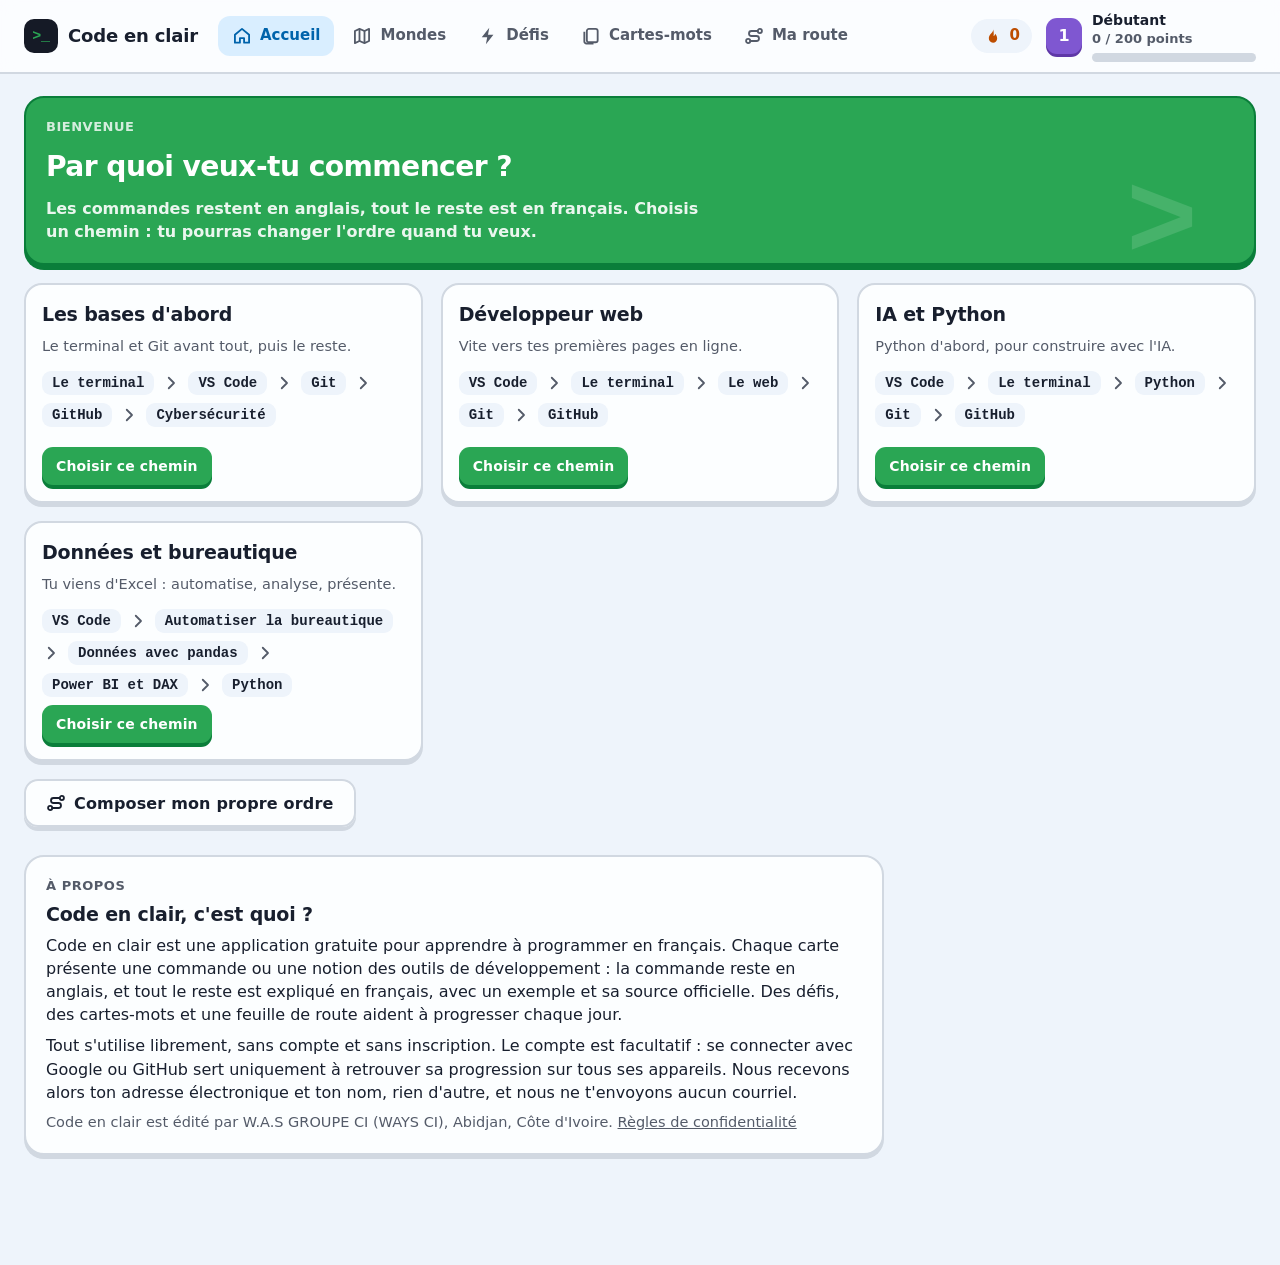
==== commit 4807e782: "Validation de la marque par Google : un bloc « Code en clair, c'est quoi ? » écrit dans la page d'ac" ====
--- a/index.html
+++ b/index.html
@@ -8,7 +8,7 @@
 <title>Code en clair</title>
 <link rel="manifest" href="manifest.json" crossorigin="use-credentials">
 <link rel="icon" href="icone.svg" type="image/svg+xml">
-<link rel="stylesheet" href="style.css?v=20261030a">
+<link rel="stylesheet" href="style.css?v=20261101a">
 </head>
 <body>
 <svg width="0" height="0" style="position:absolute" aria-hidden="true">
@@ -78,13 +78,22 @@
   </section>
   <section class="screen" id="parcours"></section>
   <section class="screen" id="compte"></section>
+  <footer class="apropos" id="a-propos">
+    <div class="tile">
+      <span class="label">À propos</span>
+      <h2 class="mid">Code en clair, c'est quoi ?</h2>
+      <p>Code en clair est une application gratuite pour apprendre à programmer en français. Chaque carte présente une commande ou une notion des outils de développement : la commande reste en anglais, et tout le reste est expliqué en français, avec un exemple et sa source officielle. Des défis, des cartes-mots et une feuille de route aident à progresser chaque jour.</p>
+      <p>Tout s'utilise librement, sans compte et sans inscription. Le compte est facultatif : se connecter avec Google ou GitHub sert uniquement à retrouver sa progression sur tous ses appareils. Nous recevons alors ton adresse électronique et ton nom, rien d'autre, et nous ne t'envoyons aucun courriel.</p>
+      <p class="sub">Code en clair est édité par W.A.S GROUPE CI (WAYS CI), Abidjan, Côte d'Ivoire. <a href="confidentialite.html">Règles de confidentialité</a></p>
+    </div>
+  </footer>
 </main>
 
 <div class="pop" id="pop">+10</div>
 <div class="toast" id="toast" role="status"></div>
-<script src="donnees.js?v=20261030a"></script>
-<script src="pocketbase.umd.js?v=20261030a"></script>
-<script src="app.js?v=20261030a"></script>
-<script src="compte.js?v=20261030a"></script>
+<script src="donnees.js?v=20261101a"></script>
+<script src="pocketbase.umd.js?v=20261101a"></script>
+<script src="app.js?v=20261101a"></script>
+<script src="compte.js?v=20261101a"></script>
 </body>
 </html>
--- a/style.css
+++ b/style.css
@@ -387,3 +387,21 @@
   .lvl{min-width:0}
   .lvl-txt{display:none}
 }
+/* Ma route : deux colonnes sur grand écran, une seule sur téléphone (la règle ne doit pas vivre dans le code, sinon elle gagne sur le téléphone) */
+.route2{grid-template-columns:1.3fr 1fr}
+.actions-route{display:flex;align-items:center;gap:6px;flex:none}
+@media (max-width:820px){
+  .route2{grid-template-columns:1fr}
+  /* Les flèches et le bouton passent sous le nom : le texte garde toute la largeur */
+  .ligne-route.dans{flex-wrap:wrap}
+  .ligne-route.dans .actions-route{width:100%;padding-left:44px}
+  .ligne-route.dans .actions-route .btn{margin-left:auto}
+  /* Le titre garde sa ligne, l'explication passe dessous */
+  #parcours .row-head{flex-wrap:wrap}
+  #parcours .row-head .sub{flex-basis:100%}
+}
+
+/* À propos : écrit dans la page, lisible sans programme ni compte (validation de la marque par Google, 01/11) */
+.apropos{margin-top:28px;max-width:860px}
+.apropos .tile{display:grid;gap:8px}
+.apropos a{color:inherit;text-decoration:underline}
